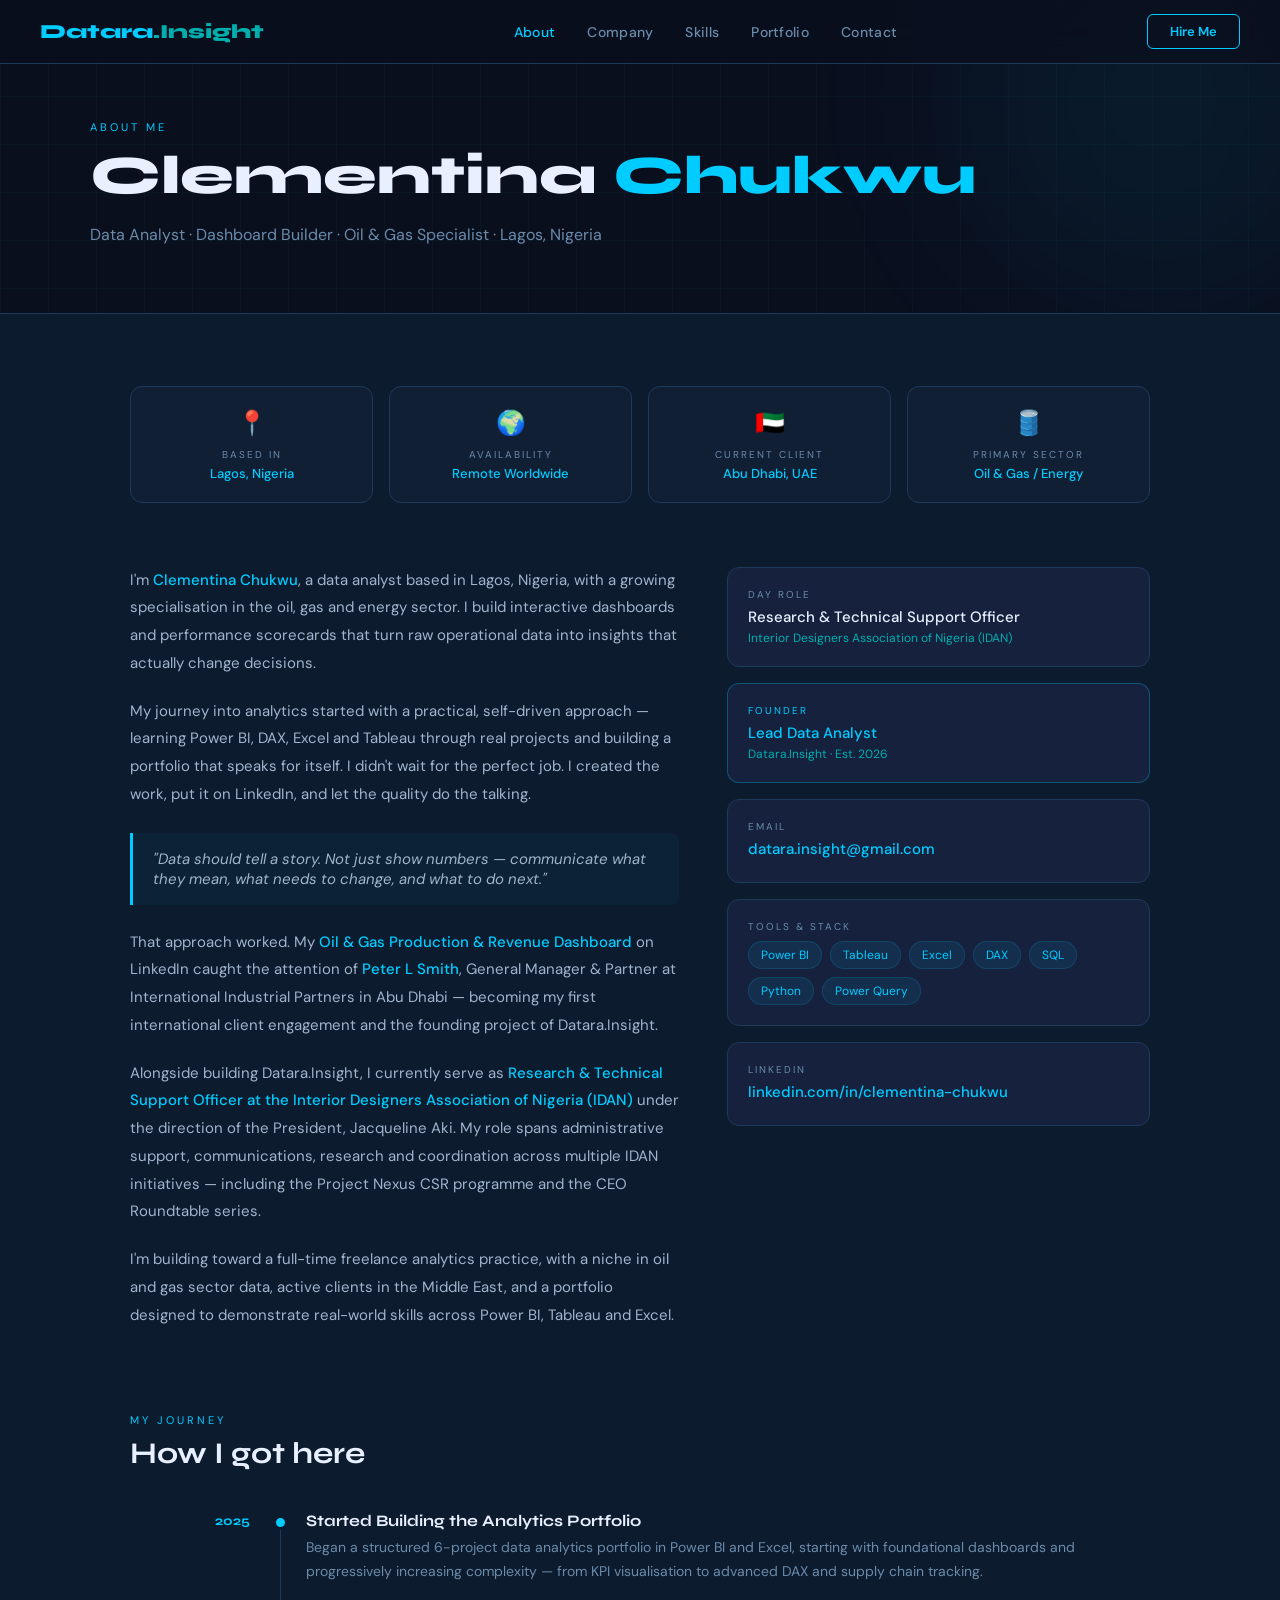
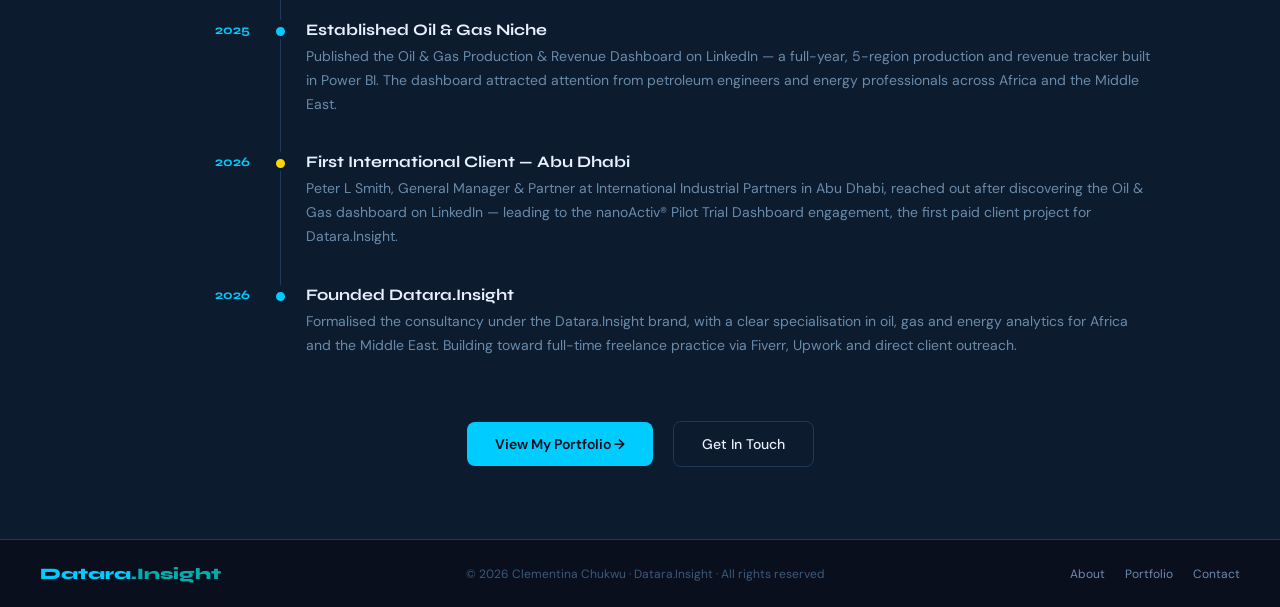
==== about.html @ c96e83ec "Initial upload" ====
<!DOCTYPE html>
<html lang="en">
<head>
<meta charset="UTF-8">
<meta name="viewport" content="width=device-width, initial-scale=1.0">
<title>About Me — Clementina Chukwu · Datara.Insight</title>
<link rel="preconnect" href="https://fonts.googleapis.com">
<link rel="preconnect" href="https://fonts.gstatic.com" crossorigin>
<link href="https://fonts.googleapis.com/css2?family=Syne:wght@400;600;700;800&family=DM+Sans:ital,wght@0,300;0,400;0,500;0,600;1,400&display=swap" rel="stylesheet">
<link rel="stylesheet" href="shared.css">
<style>
.about-grid {
  display: grid;
  grid-template-columns: 1.3fr 1fr;
  gap: 48px;
  align-items: start;
  margin-bottom: 64px;
}

.about-body p {
  font-size: 15px;
  color: #A0B4CC;
  line-height: 1.85;
  margin-bottom: 20px;
}

.about-body p span.highlight { color: var(--cyan); font-weight: 500; }

.blockquote {
  border-left: 3px solid var(--cyan);
  padding: 16px 20px;
  background: rgba(0,204,255,0.04);
  border-radius: 0 8px 8px 0;
  font-size: 15px;
  font-style: italic;
  color: #A0B4CC;
  margin: 24px 0;
}

.about-cards {
  display: flex;
  flex-direction: column;
  gap: 16px;
}

.info-card {
  background: var(--card);
  border: 1px solid var(--border);
  border-radius: 12px;
  padding: 20px;
}

.info-card-label {
  font-size: 10px;
  text-transform: uppercase;
  letter-spacing: 2px;
  color: var(--muted);
  margin-bottom: 6px;
}

.info-card-value {
  font-size: 15px;
  font-weight: 500;
  color: var(--text);
  margin-bottom: 3px;
}

.info-card-sub {
  font-size: 12px;
  color: var(--teal);
}

.info-card.accent { border-color: rgba(0,204,255,0.3); }
.info-card.accent .info-card-value { color: var(--cyan); }

.tool-badges { display: flex; flex-wrap: wrap; gap: 8px; margin-top: 8px; }
.tool-badge {
  font-size: 12px;
  padding: 5px 12px;
  background: rgba(0,204,255,0.08);
  color: var(--cyan);
  border: 1px solid rgba(0,204,255,0.15);
  border-radius: 20px;
}

/* Highlights grid */
.highlights-grid {
  display: grid;
  grid-template-columns: repeat(4, 1fr);
  gap: 16px;
  margin-bottom: 64px;
}

.hl-box {
  background: var(--card2);
  border: 1px solid var(--border);
  border-radius: 12px;
  padding: 20px;
  text-align: center;
}
.hl-icon { font-size: 24px; margin-bottom: 10px; }
.hl-label { font-size: 10px; text-transform: uppercase; letter-spacing: 2px; color: var(--muted); margin-bottom: 4px; }
.hl-value { font-size: 13px; font-weight: 500; color: var(--cyan); }

/* Journey timeline */
.timeline { display: flex; flex-direction: column; gap: 0; margin-bottom: 64px; }

.timeline-item {
  display: grid;
  grid-template-columns: 120px 1fr;
  gap: 24px;
  position: relative;
  padding-bottom: 36px;
}

.timeline-item:last-child { padding-bottom: 0; }

.timeline-item::before {
  content: '';
  position: absolute;
  left: 150px;
  top: 10px;
  bottom: 0;
  width: 1px;
  background: var(--border);
}

.timeline-item:last-child::before { display: none; }

.timeline-dot {
  position: absolute;
  left: 143px;
  top: 4px;
  width: 15px;
  height: 15px;
  border-radius: 50%;
  background: var(--cyan);
  border: 3px solid var(--bg);
  z-index: 1;
}

.timeline-year {
  font-family: var(--font-head);
  font-weight: 700;
  font-size: 13px;
  color: var(--cyan);
  padding-top: 2px;
  text-align: right;
}

.timeline-content { padding-left: 32px; }
.timeline-title { font-family: var(--font-head); font-size: 16px; font-weight: 700; margin-bottom: 6px; }
.timeline-desc { font-size: 14px; color: var(--muted); line-height: 1.7; }

@media (max-width: 768px) {
  .about-grid { grid-template-columns: 1fr; }
  .highlights-grid { grid-template-columns: repeat(2, 1fr); }
  .timeline-item { grid-template-columns: 80px 1fr; }
  .timeline-item::before { left: 106px; }
  .timeline-dot { left: 99px; }
  .timeline-content { padding-left: 24px; }
}
</style>
</head>
<body>

<nav>
  <a href="index.html" class="nav-logo"><span class="c">Datara</span><span class="t">.Insight</span></a>
  <ul class="nav-links">
    <li><a href="about.html" class="active">About</a></li>
    <li><a href="company.html">Company</a></li>
    <li><a href="skills.html">Skills</a></li>
    <li><a href="portfolio.html">Portfolio</a></li>
    <li><a href="contact.html">Contact</a></li>
  </ul>
  <a href="contact.html" class="btn-hire">Hire Me</a>
</nav>

<header class="page-header">
  <div class="page-header-bg"></div>
  <div class="page-header-orb" style="width:400px;height:400px;background:rgba(0,204,255,0.06);top:-100px;right:-80px;filter:blur(80px);"></div>
  <div class="page-header-content">
    <p class="page-eyebrow">About Me</p>
    <h1 class="page-title">Clementina <span class="cyan">Chukwu</span></h1>
    <p class="page-subtitle">Data Analyst · Dashboard Builder · Oil &amp; Gas Specialist · Lagos, Nigeria</p>
  </div>
</header>

<main class="page-body">

  <!-- Quick Stats -->
  <div class="highlights-grid reveal">
    <div class="hl-box">
      <div class="hl-icon">📍</div>
      <div class="hl-label">Based In</div>
      <div class="hl-value">Lagos, Nigeria</div>
    </div>
    <div class="hl-box">
      <div class="hl-icon">🌍</div>
      <div class="hl-label">Availability</div>
      <div class="hl-value">Remote Worldwide</div>
    </div>
    <div class="hl-box">
      <div class="hl-icon">🇦🇪</div>
      <div class="hl-label">Current Client</div>
      <div class="hl-value">Abu Dhabi, UAE</div>
    </div>
    <div class="hl-box">
      <div class="hl-icon">🛢️</div>
      <div class="hl-label">Primary Sector</div>
      <div class="hl-value">Oil &amp; Gas / Energy</div>
    </div>
  </div>

  <!-- Main About -->
  <div class="about-grid">
    <div class="about-body">
      <p>I'm <span class="highlight">Clementina Chukwu</span>, a data analyst based in Lagos, Nigeria, with a growing specialisation in the oil, gas and energy sector. I build interactive dashboards and performance scorecards that turn raw operational data into insights that actually change decisions.</p>

      <p>My journey into analytics started with a practical, self-driven approach — learning Power BI, DAX, Excel and Tableau through real projects and building a portfolio that speaks for itself. I didn't wait for the perfect job. I created the work, put it on LinkedIn, and let the quality do the talking.</p>

      <div class="blockquote">"Data should tell a story. Not just show numbers — communicate what they mean, what needs to change, and what to do next."</div>

      <p>That approach worked. My <span class="highlight">Oil &amp; Gas Production &amp; Revenue Dashboard</span> on LinkedIn caught the attention of <span class="highlight">Peter L Smith</span>, General Manager &amp; Partner at International Industrial Partners in Abu Dhabi — becoming my first international client engagement and the founding project of Datara.Insight.</p>

      <p>Alongside building Datara.Insight, I currently serve as <span class="highlight">Research &amp; Technical Support Officer at the Interior Designers Association of Nigeria (IDAN)</span> under the direction of the President, Jacqueline Aki. My role spans administrative support, communications, research and coordination across multiple IDAN initiatives — including the Project Nexus CSR programme and the CEO Roundtable series.</p>

      <p>I'm building toward a full-time freelance analytics practice, with a niche in oil and gas sector data, active clients in the Middle East, and a portfolio designed to demonstrate real-world skills across Power BI, Tableau and Excel.</p>
    </div>

    <div class="about-cards">
      <div class="info-card">
        <div class="info-card-label">Day Role</div>
        <div class="info-card-value">Research &amp; Technical Support Officer</div>
        <div class="info-card-sub">Interior Designers Association of Nigeria (IDAN)</div>
      </div>
      <div class="info-card accent">
        <div class="info-card-label" style="color:var(--cyan)">Founder</div>
        <div class="info-card-value">Lead Data Analyst</div>
        <div class="info-card-sub">Datara.Insight · Est. 2026</div>
      </div>
      <div class="info-card">
        <div class="info-card-label">Email</div>
        <div class="info-card-value"><a href="mailto:datara.insight@gmail.com" style="color:var(--cyan);text-decoration:none;">datara.insight@gmail.com</a></div>
      </div>
      <div class="info-card">
        <div class="info-card-label">Tools &amp; Stack</div>
        <div class="tool-badges">
          <span class="tool-badge">Power BI</span>
          <span class="tool-badge">Tableau</span>
          <span class="tool-badge">Excel</span>
          <span class="tool-badge">DAX</span>
          <span class="tool-badge">SQL</span>
          <span class="tool-badge">Python</span>
          <span class="tool-badge">Power Query</span>
        </div>
      </div>
      <div class="info-card">
        <div class="info-card-label">LinkedIn</div>
        <div class="info-card-value"><a href="https://linkedin.com/in/clementina-chukwu" target="_blank" style="color:var(--cyan);text-decoration:none;">linkedin.com/in/clementina-chukwu</a></div>
      </div>
    </div>
  </div>

  <!-- Journey Timeline -->
  <div style="margin-bottom:40px">
    <p class="section-eyebrow reveal">My Journey</p>
    <h2 class="section-heading reveal">How I got here</h2>
  </div>

  <div class="timeline">
    <div class="timeline-item reveal">
      <div class="timeline-year">2025</div>
      <div class="timeline-dot"></div>
      <div class="timeline-content">
        <div class="timeline-title">Started Building the Analytics Portfolio</div>
        <div class="timeline-desc">Began a structured 6-project data analytics portfolio in Power BI and Excel, starting with foundational dashboards and progressively increasing complexity — from KPI visualisation to advanced DAX and supply chain tracking.</div>
      </div>
    </div>
    <div class="timeline-item reveal">
      <div class="timeline-year">2025</div>
      <div class="timeline-dot"></div>
      <div class="timeline-content">
        <div class="timeline-title">Established Oil &amp; Gas Niche</div>
        <div class="timeline-desc">Published the Oil &amp; Gas Production &amp; Revenue Dashboard on LinkedIn — a full-year, 5-region production and revenue tracker built in Power BI. The dashboard attracted attention from petroleum engineers and energy professionals across Africa and the Middle East.</div>
      </div>
    </div>
    <div class="timeline-item reveal">
      <div class="timeline-year">2026</div>
      <div class="timeline-dot" style="background:var(--gold)"></div>
      <div class="timeline-content">
        <div class="timeline-title">First International Client — Abu Dhabi</div>
        <div class="timeline-desc">Peter L Smith, General Manager &amp; Partner at International Industrial Partners in Abu Dhabi, reached out after discovering the Oil &amp; Gas dashboard on LinkedIn — leading to the nanoActiv® Pilot Trial Dashboard engagement, the first paid client project for Datara.Insight.</div>
      </div>
    </div>
    <div class="timeline-item reveal">
      <div class="timeline-year">2026</div>
      <div class="timeline-dot" style="background:var(--cyan)"></div>
      <div class="timeline-content">
        <div class="timeline-title">Founded Datara.Insight</div>
        <div class="timeline-desc">Formalised the consultancy under the Datara.Insight brand, with a clear specialisation in oil, gas and energy analytics for Africa and the Middle East. Building toward full-time freelance practice via Fiverr, Upwork and direct client outreach.</div>
      </div>
    </div>
  </div>

  <div style="text-align:center;margin-top:48px" class="reveal">
    <a href="portfolio.html" class="btn-primary" style="margin-right:16px">View My Portfolio →</a>
    <a href="contact.html" class="btn-secondary">Get In Touch</a>
  </div>

</main>

<footer>
  <a href="index.html" class="foot-logo"><span class="c">Datara</span><span class="t">.Insight</span></a>
  <p class="foot-copy">© 2026 Clementina Chukwu · Datara.Insight · All rights reserved</p>
  <div class="foot-links">
    <a href="about.html">About</a>
    <a href="portfolio.html">Portfolio</a>
    <a href="contact.html">Contact</a>
  </div>
</footer>

<script>
  const observer = new IntersectionObserver((entries) => {
    entries.forEach(e => { if(e.isIntersecting) e.target.classList.add('visible'); });
  }, { threshold: 0.1 });
  document.querySelectorAll('.reveal').forEach(el => observer.observe(el));
</script>
</body>
</html>
---- shared.css ----
/* shared.css — Common styles for all Datara.Insight pages */
*, *::before, *::after { box-sizing: border-box; margin: 0; padding: 0; }

:root {
  --bg: #0D1B2E;
  --bg2: #0A0F1E;
  --card: #16213E;
  --card2: #111F35;
  --cyan: #00CCFF;
  --teal: #00AEAE;
  --gold: #FFD700;
  --red: #FF4D6D;
  --green: #00E676;
  --text: #E8F0FF;
  --muted: #6A8BAA;
  --border: #1E3A5A;
  --font-head: 'Syne', sans-serif;
  --font-body: 'DM Sans', sans-serif;
}

html { scroll-behavior: smooth; }

body {
  background: var(--bg);
  color: var(--text);
  font-family: var(--font-body);
  min-height: 100vh;
  overflow-x: hidden;
}

/* NAV */
nav {
  position: fixed;
  top: 0; left: 0; right: 0;
  z-index: 100;
  background: rgba(10,15,30,0.88);
  backdrop-filter: blur(16px);
  border-bottom: 1px solid var(--border);
  padding: 0 40px;
  height: 64px;
  display: flex;
  align-items: center;
  justify-content: space-between;
}

.nav-logo {
  font-family: var(--font-head);
  font-weight: 800;
  font-size: 20px;
  text-decoration: none;
}
.nav-logo .c { color: var(--cyan); }
.nav-logo .t { color: var(--teal); }

.nav-links {
  display: flex;
  gap: 32px;
  list-style: none;
}

.nav-links a {
  text-decoration: none;
  color: var(--muted);
  font-size: 14px;
  font-weight: 500;
  transition: color 0.2s;
  letter-spacing: 0.3px;
}
.nav-links a:hover, .nav-links a.active { color: var(--cyan); }

.btn-hire {
  border: 1.5px solid var(--cyan);
  color: var(--cyan);
  padding: 8px 22px;
  border-radius: 6px;
  font-size: 13px;
  font-weight: 600;
  text-decoration: none;
  transition: background 0.2s, color 0.2s;
  font-family: var(--font-body);
}
.btn-hire:hover { background: var(--cyan); color: var(--bg2); }

/* PAGE HEADER */
.page-header {
  background: var(--bg2);
  padding: 120px 40px 64px;
  position: relative;
  overflow: hidden;
  border-bottom: 1px solid var(--border);
}

.page-header-bg {
  position: absolute;
  inset: 0;
  background-image:
    linear-gradient(rgba(0,204,255,0.03) 1px, transparent 1px),
    linear-gradient(90deg, rgba(0,204,255,0.03) 1px, transparent 1px);
  background-size: 48px 48px;
}

.page-header-orb {
  position: absolute;
  border-radius: 50%;
  filter: blur(80px);
  pointer-events: none;
}

.page-header-content {
  position: relative;
  max-width: 1100px;
  margin: 0 auto;
}

.page-eyebrow {
  font-size: 11px;
  letter-spacing: 3px;
  color: var(--cyan);
  text-transform: uppercase;
  margin-bottom: 12px;
}

.page-title {
  font-family: var(--font-head);
  font-weight: 800;
  font-size: clamp(36px, 5vw, 54px);
  line-height: 1.1;
  margin-bottom: 16px;
}
.page-title .cyan { color: var(--cyan); }

.page-subtitle {
  font-size: 16px;
  color: var(--muted);
  max-width: 560px;
  line-height: 1.7;
}

/* MAIN CONTENT */
.page-body {
  max-width: 1100px;
  margin: 0 auto;
  padding: 72px 40px;
}

/* SECTION LABELS */
.section-eyebrow {
  font-size: 11px;
  letter-spacing: 3px;
  color: var(--cyan);
  text-transform: uppercase;
  margin-bottom: 8px;
}

.section-heading {
  font-family: var(--font-head);
  font-weight: 700;
  font-size: 30px;
  margin-bottom: 32px;
}

/* BUTTONS */
.btn-primary {
  background: var(--cyan);
  color: var(--bg2);
  padding: 13px 28px;
  border-radius: 8px;
  font-size: 14px;
  font-weight: 600;
  text-decoration: none;
  display: inline-block;
  transition: opacity 0.2s, transform 0.2s;
  font-family: var(--font-body);
}
.btn-primary:hover { opacity: 0.9; transform: translateY(-1px); }

.btn-secondary {
  border: 1.5px solid var(--border);
  color: var(--text);
  padding: 13px 28px;
  border-radius: 8px;
  font-size: 14px;
  font-weight: 500;
  text-decoration: none;
  display: inline-block;
  transition: border-color 0.2s;
}
.btn-secondary:hover { border-color: var(--cyan); }

/* CARDS */
.card {
  background: var(--card);
  border: 1px solid var(--border);
  border-radius: 14px;
  padding: 28px;
}

/* PULSE */
.pulse {
  width: 8px; height: 8px;
  border-radius: 50%;
  background: var(--cyan);
  animation: pulseAnim 1.5s infinite;
  flex-shrink: 0;
  display: inline-block;
}

@keyframes pulseAnim {
  0%,100% { opacity:1; transform:scale(1); }
  50% { opacity:0.3; transform:scale(0.65); }
}

/* REVEAL */
.reveal {
  opacity: 0;
  transform: translateY(28px);
  transition: opacity 0.7s ease, transform 0.7s ease;
}
.reveal.visible { opacity: 1; transform: translateY(0); }

/* FOOTER */
footer {
  background: var(--bg2);
  border-top: 1px solid var(--border);
  padding: 24px 40px;
  display: flex;
  align-items: center;
  justify-content: space-between;
}

.foot-logo { font-family: var(--font-head); font-weight: 800; font-size: 16px; text-decoration: none; }
.foot-logo .c { color: var(--cyan); } .foot-logo .t { color: var(--teal); }
.foot-copy { font-size: 12px; color: #3A5A7A; }
.foot-links { display: flex; gap: 20px; }
.foot-links a { font-size: 12px; color: var(--muted); text-decoration: none; transition: color 0.2s; }
.foot-links a:hover { color: var(--cyan); }

/* RESPONSIVE */
@media (max-width: 768px) {
  nav { padding: 0 20px; }
  .nav-links { display: none; }
  .page-header { padding: 100px 20px 48px; }
  .page-body { padding: 48px 20px; }
  footer { flex-direction: column; gap: 12px; text-align: center; }
}
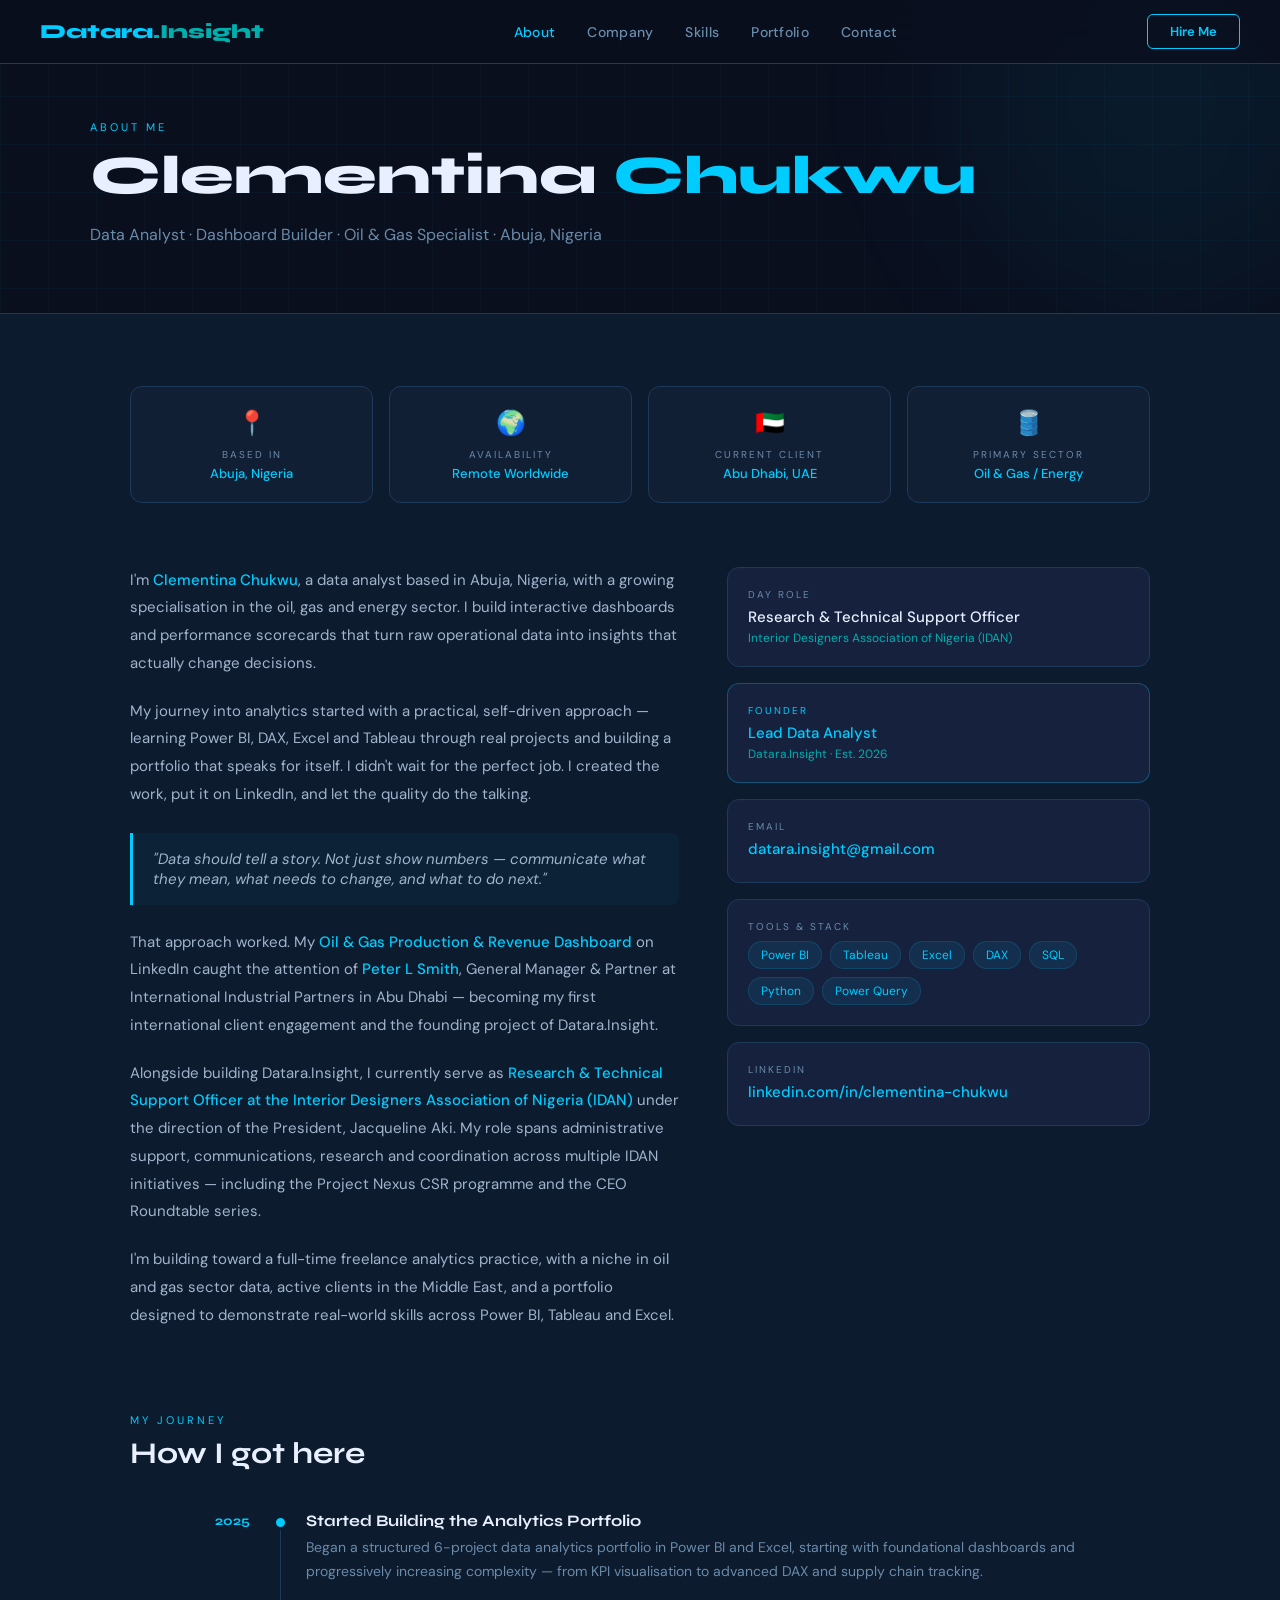
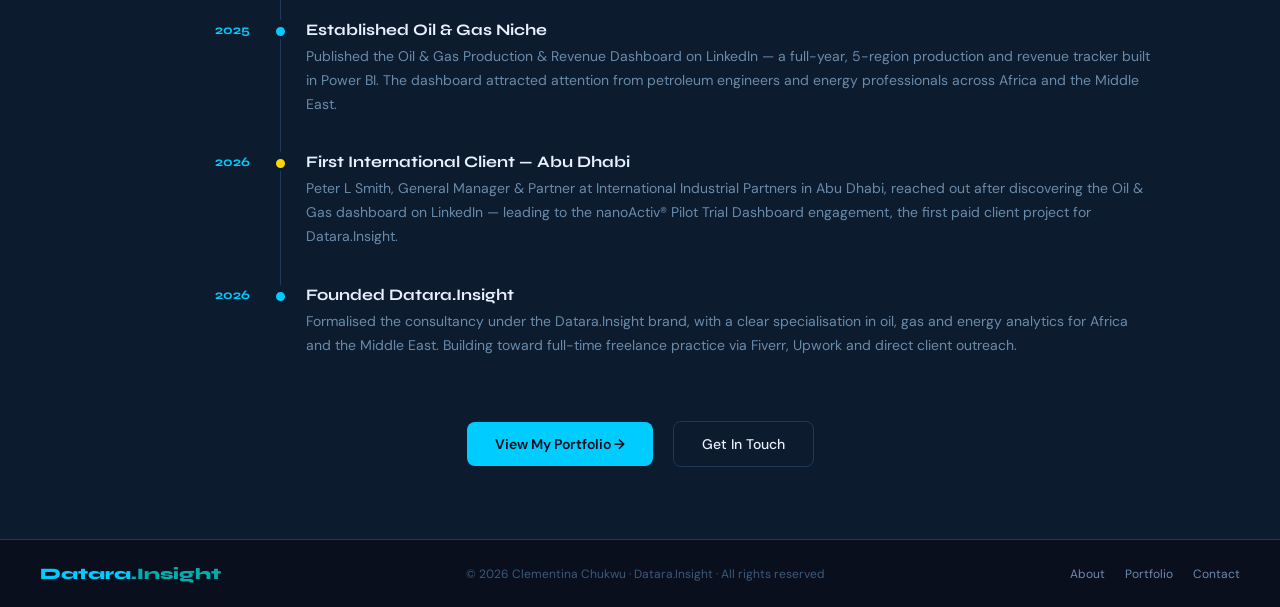
==== commit 9b36ce49: "Update about.html" ====
--- a/about.html
+++ b/about.html
@@ -182,7 +182,7 @@
   <div class="page-header-content">
     <p class="page-eyebrow">About Me</p>
     <h1 class="page-title">Clementina <span class="cyan">Chukwu</span></h1>
-    <p class="page-subtitle">Data Analyst · Dashboard Builder · Oil &amp; Gas Specialist · Lagos, Nigeria</p>
+    <p class="page-subtitle">Data Analyst · Dashboard Builder · Oil &amp; Gas Specialist · Abuja, Nigeria</p>
   </div>
 </header>
 
@@ -193,7 +193,7 @@
     <div class="hl-box">
       <div class="hl-icon">📍</div>
       <div class="hl-label">Based In</div>
-      <div class="hl-value">Lagos, Nigeria</div>
+      <div class="hl-value">Abuja, Nigeria</div>
     </div>
     <div class="hl-box">
       <div class="hl-icon">🌍</div>
@@ -215,7 +215,7 @@
   <!-- Main About -->
   <div class="about-grid">
     <div class="about-body">
-      <p>I'm <span class="highlight">Clementina Chukwu</span>, a data analyst based in Lagos, Nigeria, with a growing specialisation in the oil, gas and energy sector. I build interactive dashboards and performance scorecards that turn raw operational data into insights that actually change decisions.</p>
+      <p>I'm <span class="highlight">Clementina Chukwu</span>, a data analyst based in Abuja, Nigeria, with a growing specialisation in the oil, gas and energy sector. I build interactive dashboards and performance scorecards that turn raw operational data into insights that actually change decisions.</p>
 
       <p>My journey into analytics started with a practical, self-driven approach — learning Power BI, DAX, Excel and Tableau through real projects and building a portfolio that speaks for itself. I didn't wait for the perfect job. I created the work, put it on LinkedIn, and let the quality do the talking.</p>
 
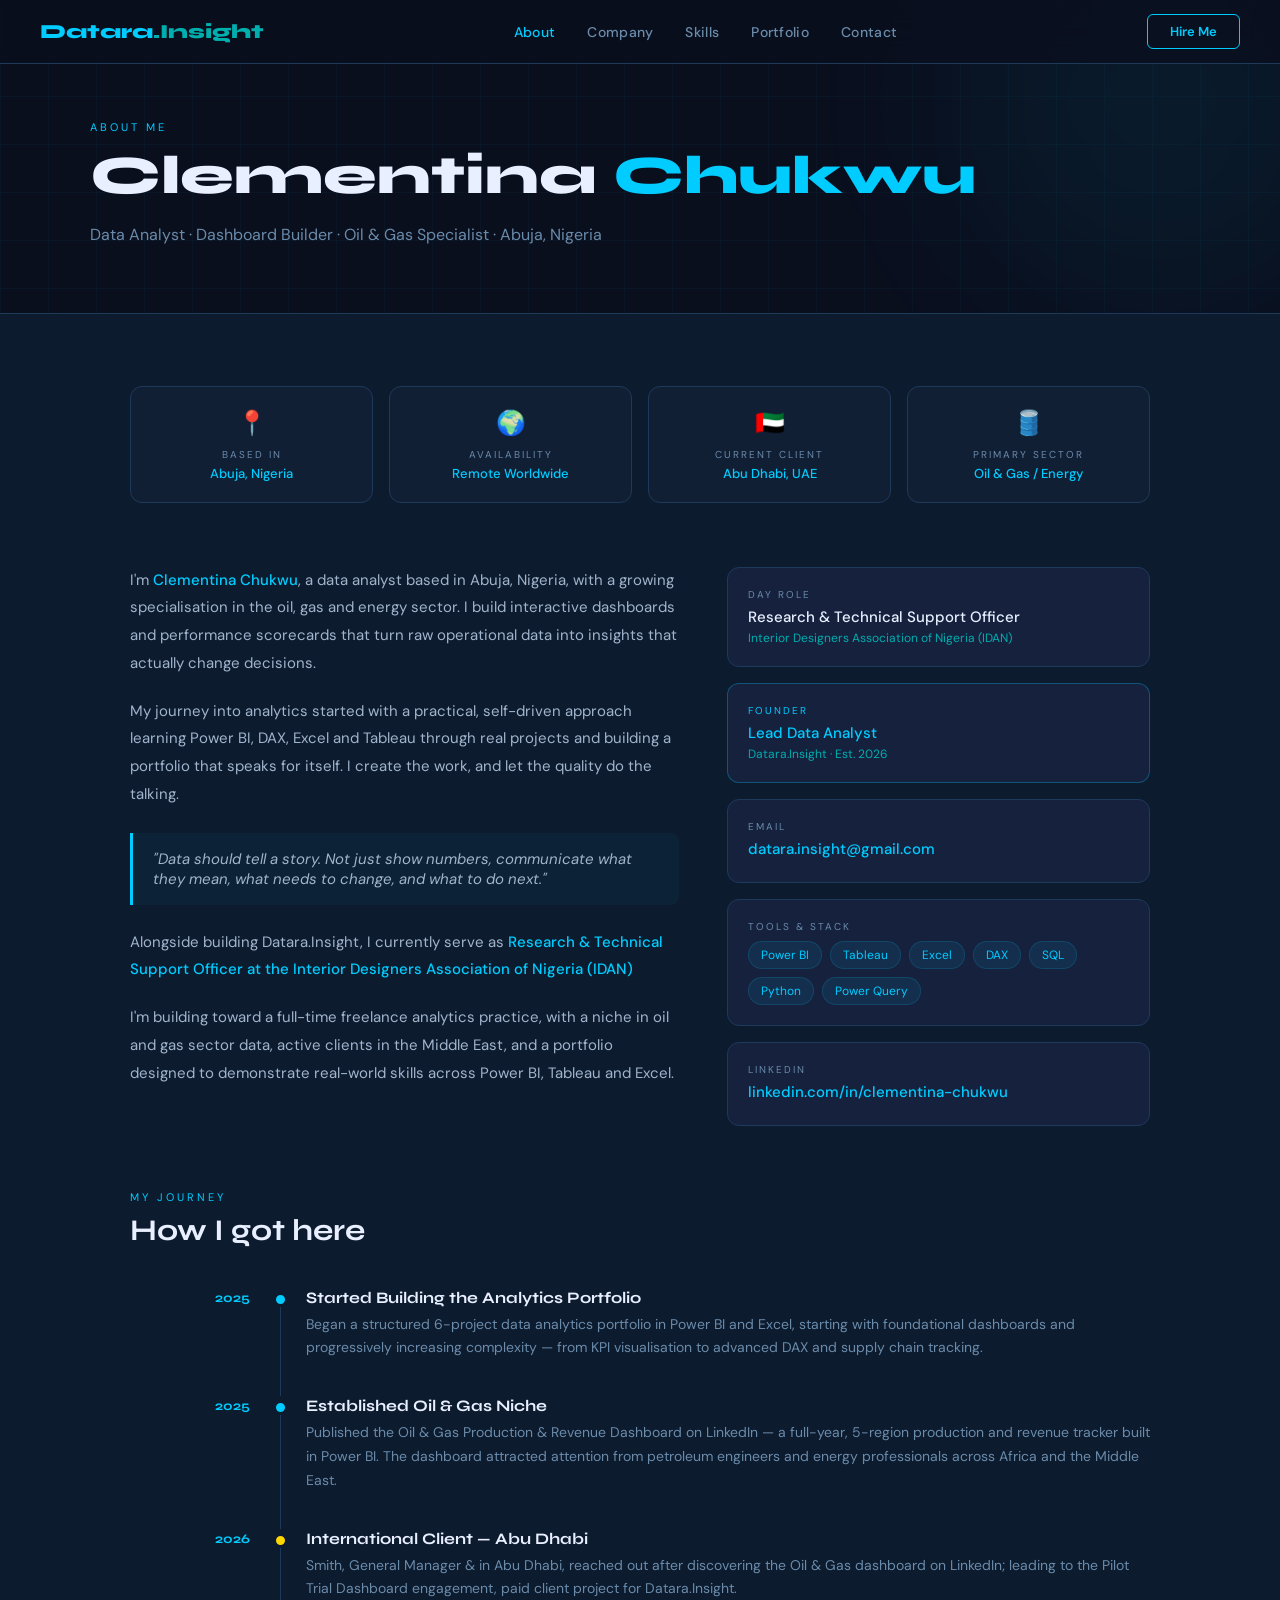
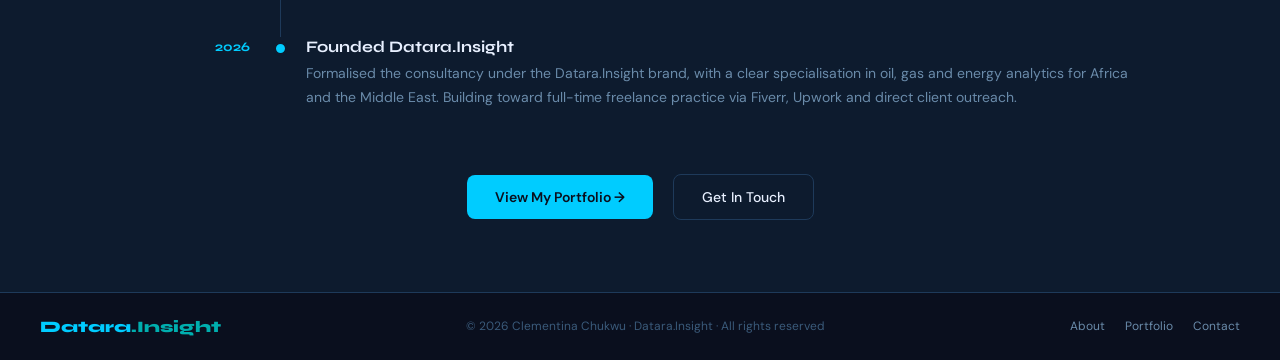
==== commit 310bbc8f: "Update about.html" ====
--- a/about.html
+++ b/about.html
@@ -217,13 +217,11 @@
     <div class="about-body">
       <p>I'm <span class="highlight">Clementina Chukwu</span>, a data analyst based in Abuja, Nigeria, with a growing specialisation in the oil, gas and energy sector. I build interactive dashboards and performance scorecards that turn raw operational data into insights that actually change decisions.</p>
 
-      <p>My journey into analytics started with a practical, self-driven approach — learning Power BI, DAX, Excel and Tableau through real projects and building a portfolio that speaks for itself. I didn't wait for the perfect job. I created the work, put it on LinkedIn, and let the quality do the talking.</p>
-
-      <div class="blockquote">"Data should tell a story. Not just show numbers — communicate what they mean, what needs to change, and what to do next."</div>
-
-      <p>That approach worked. My <span class="highlight">Oil &amp; Gas Production &amp; Revenue Dashboard</span> on LinkedIn caught the attention of <span class="highlight">Peter L Smith</span>, General Manager &amp; Partner at International Industrial Partners in Abu Dhabi — becoming my first international client engagement and the founding project of Datara.Insight.</p>
-
-      <p>Alongside building Datara.Insight, I currently serve as <span class="highlight">Research &amp; Technical Support Officer at the Interior Designers Association of Nigeria (IDAN)</span> under the direction of the President, Jacqueline Aki. My role spans administrative support, communications, research and coordination across multiple IDAN initiatives — including the Project Nexus CSR programme and the CEO Roundtable series.</p>
+      <p>My journey into analytics started with a practical, self-driven approach learning Power BI, DAX, Excel and Tableau through real projects and building a portfolio that speaks for itself. I create the work, and let the quality do the talking.</p>
+
+      <div class="blockquote">"Data should tell a story. Not just show numbers, communicate what they mean, what needs to change, and what to do next."</div>
+
+      <p>Alongside building Datara.Insight, I currently serve as <span class="highlight">Research &amp; Technical Support Officer at the Interior Designers Association of Nigeria (IDAN)</span>
 
       <p>I'm building toward a full-time freelance analytics practice, with a niche in oil and gas sector data, active clients in the Middle East, and a portfolio designed to demonstrate real-world skills across Power BI, Tableau and Excel.</p>
     </div>
@@ -289,8 +287,8 @@
       <div class="timeline-year">2026</div>
       <div class="timeline-dot" style="background:var(--gold)"></div>
       <div class="timeline-content">
-        <div class="timeline-title">First International Client — Abu Dhabi</div>
-        <div class="timeline-desc">Peter L Smith, General Manager &amp; Partner at International Industrial Partners in Abu Dhabi, reached out after discovering the Oil &amp; Gas dashboard on LinkedIn — leading to the nanoActiv® Pilot Trial Dashboard engagement, the first paid client project for Datara.Insight.</div>
+        <div class="timeline-title">International Client — Abu Dhabi</div>
+        <div class="timeline-desc">Smith, General Manager &amp; in Abu Dhabi, reached out after discovering the Oil &amp; Gas dashboard on LinkedIn; leading to the Pilot Trial Dashboard engagement, paid client project for Datara.Insight.</div>
       </div>
     </div>
     <div class="timeline-item reveal">
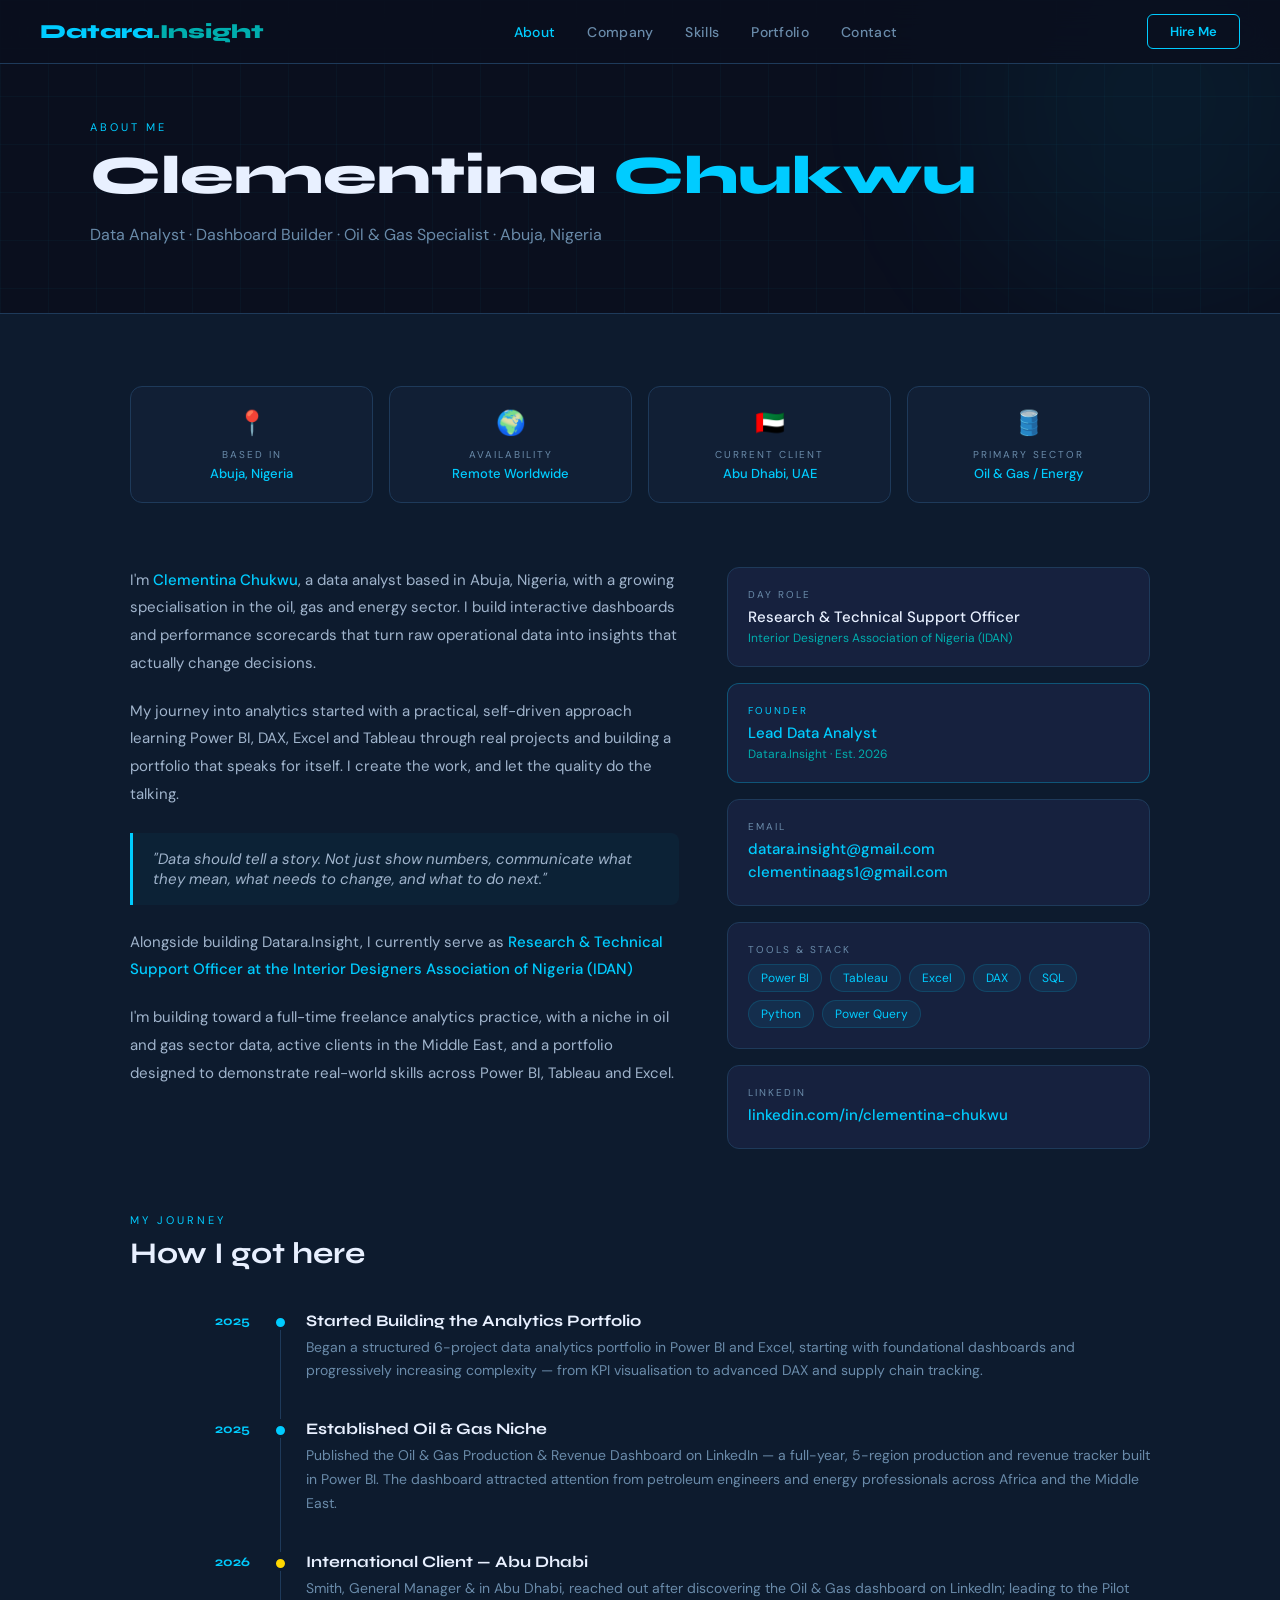
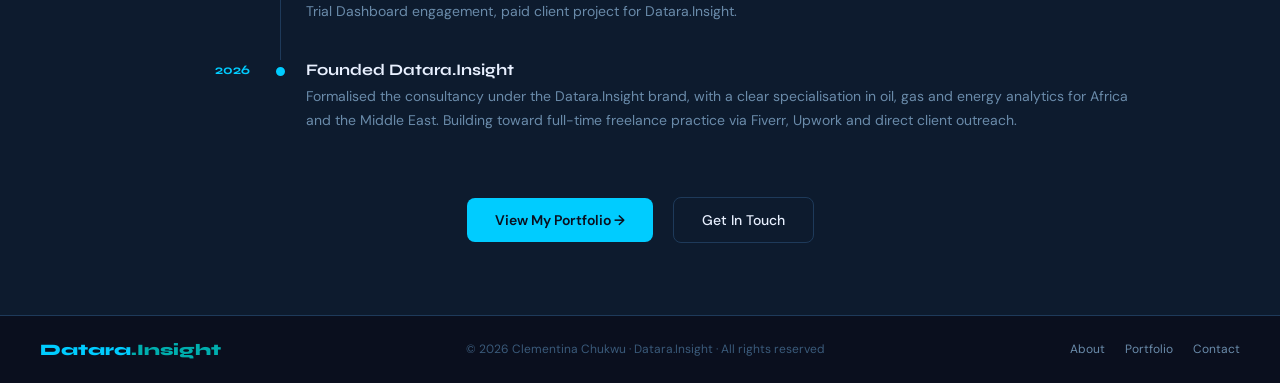
==== commit 611df657: "Update about.html" ====
--- a/about.html
+++ b/about.html
@@ -240,6 +240,7 @@
       <div class="info-card">
         <div class="info-card-label">Email</div>
         <div class="info-card-value"><a href="mailto:datara.insight@gmail.com" style="color:var(--cyan);text-decoration:none;">datara.insight@gmail.com</a></div>
+         <div class="info-card-value"><a href="mailto:clementinaags1@gmail.com" style="color:var(--cyan);text-decoration:none;">clementinaags1@gmail.com</a></div>
       </div>
       <div class="info-card">
         <div class="info-card-label">Tools &amp; Stack</div>
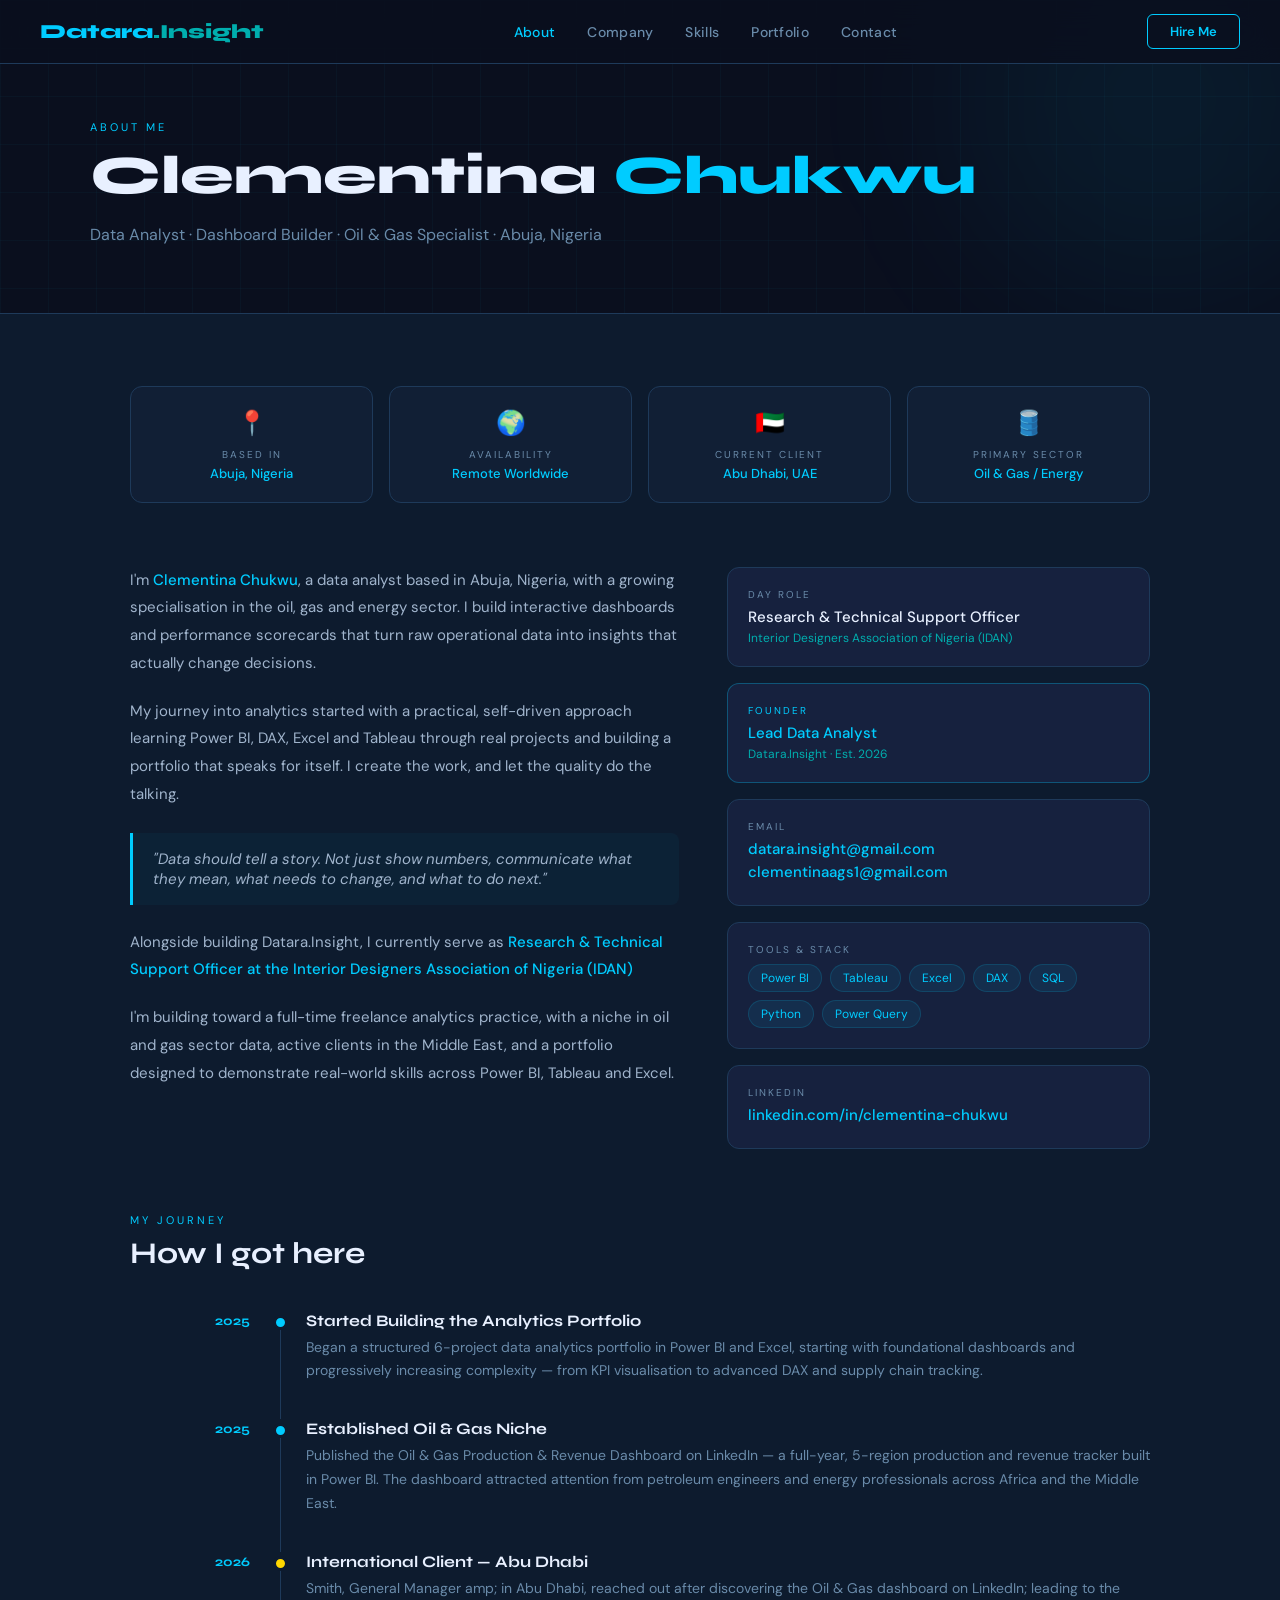
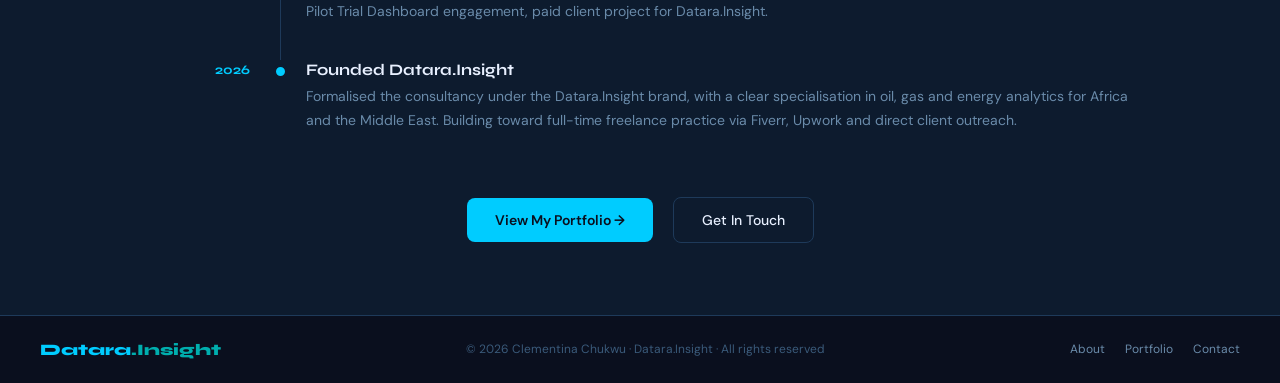
==== commit 5aac1b37: "Update about.html" ====
--- a/about.html
+++ b/about.html
@@ -289,7 +289,7 @@
       <div class="timeline-dot" style="background:var(--gold)"></div>
       <div class="timeline-content">
         <div class="timeline-title">International Client — Abu Dhabi</div>
-        <div class="timeline-desc">Smith, General Manager &amp; in Abu Dhabi, reached out after discovering the Oil &amp; Gas dashboard on LinkedIn; leading to the Pilot Trial Dashboard engagement, paid client project for Datara.Insight.</div>
+        <div class="timeline-desc">Smith, General Manager amp; in Abu Dhabi, reached out after discovering the Oil &amp; Gas dashboard on LinkedIn; leading to the Pilot Trial Dashboard engagement, paid client project for Datara.Insight.</div>
       </div>
     </div>
     <div class="timeline-item reveal">
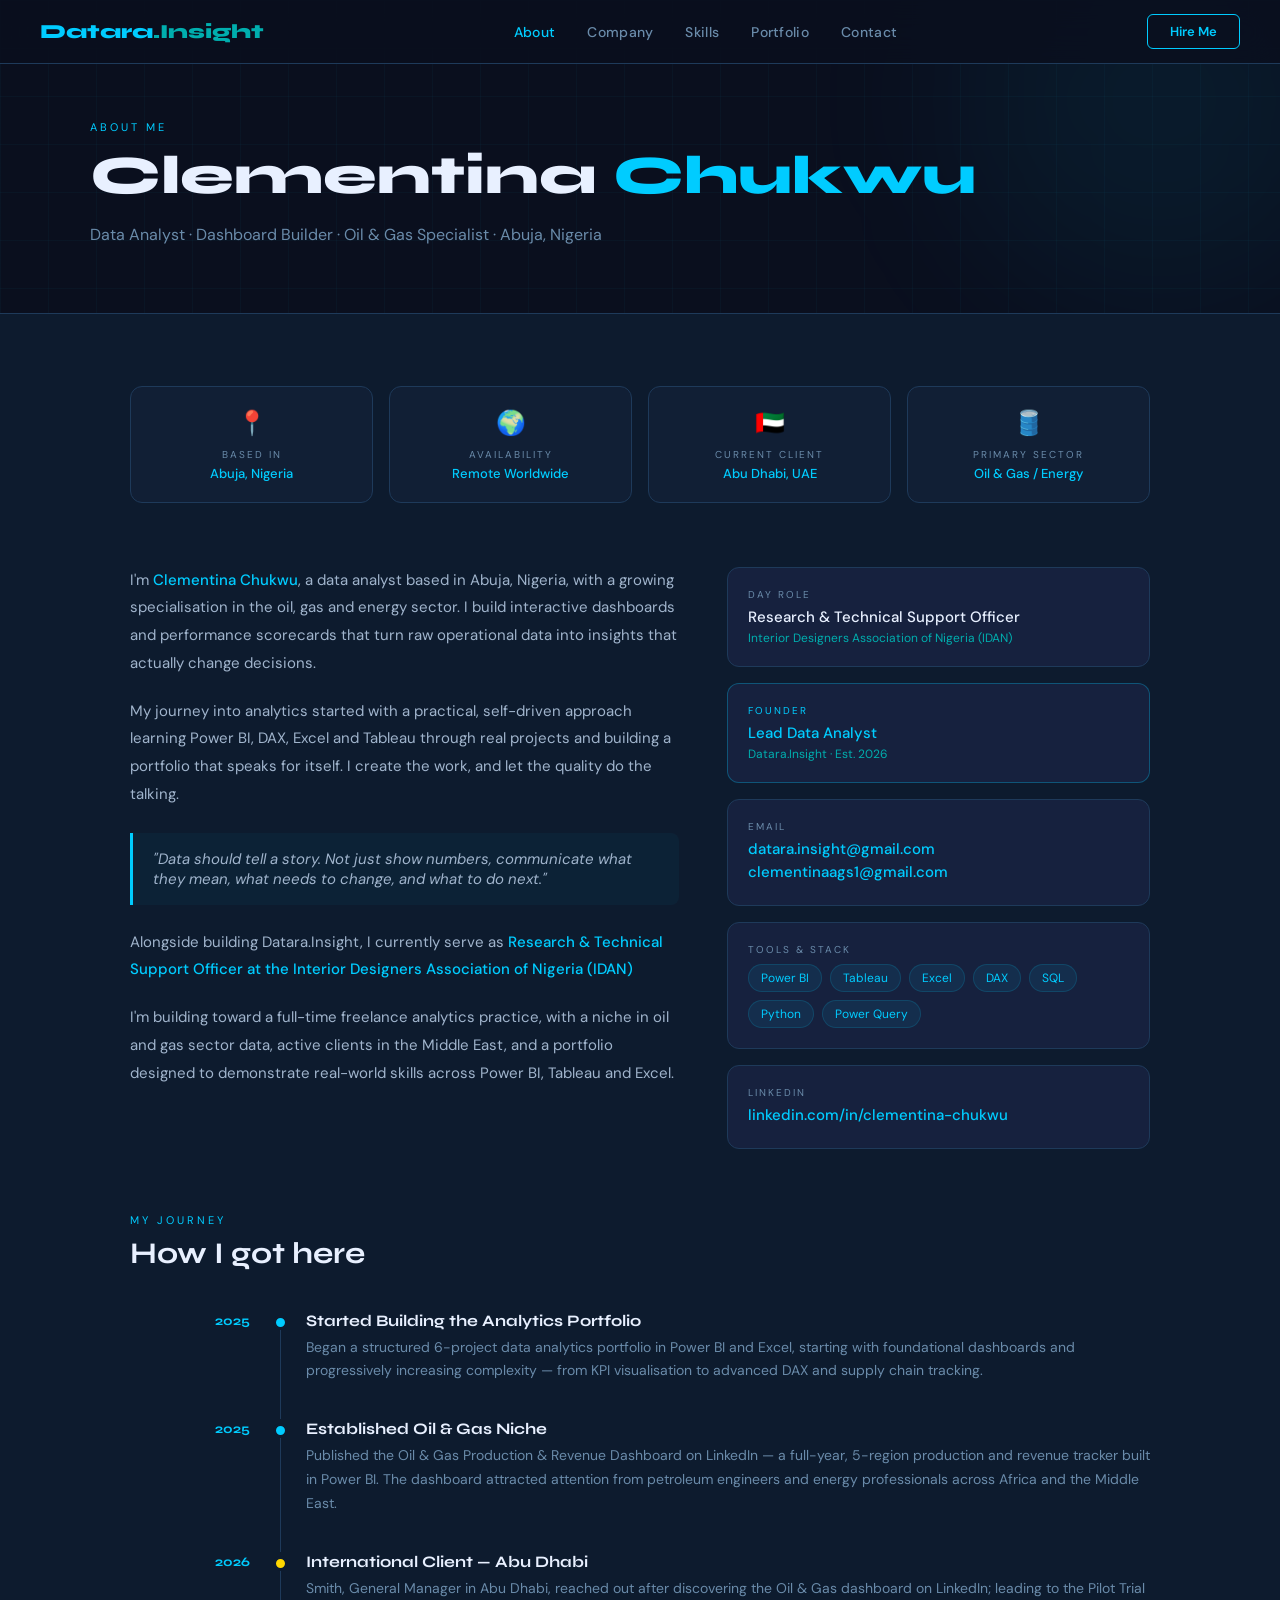
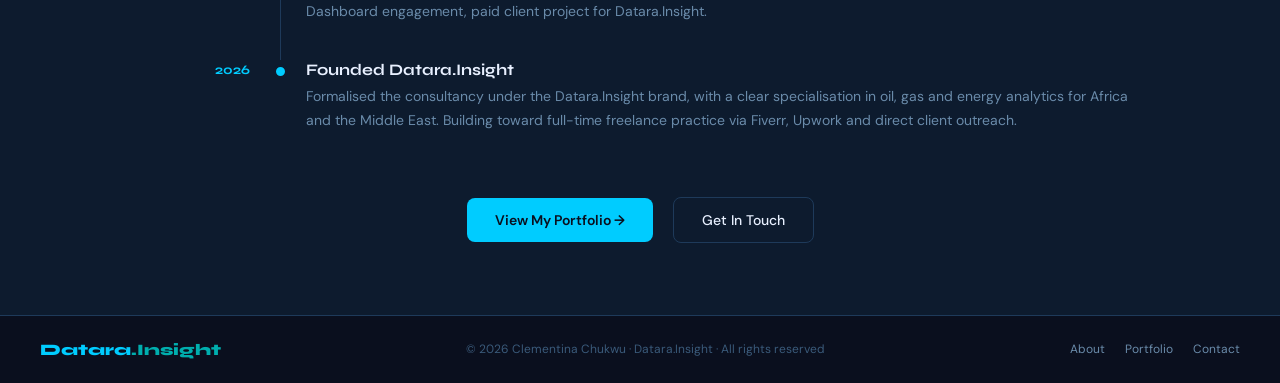
==== commit e17f58f6: "Update about.html" ====
--- a/about.html
+++ b/about.html
@@ -289,7 +289,7 @@
       <div class="timeline-dot" style="background:var(--gold)"></div>
       <div class="timeline-content">
         <div class="timeline-title">International Client — Abu Dhabi</div>
-        <div class="timeline-desc">Smith, General Manager amp; in Abu Dhabi, reached out after discovering the Oil &amp; Gas dashboard on LinkedIn; leading to the Pilot Trial Dashboard engagement, paid client project for Datara.Insight.</div>
+        <div class="timeline-desc">Smith, General Manager in Abu Dhabi, reached out after discovering the Oil &amp; Gas dashboard on LinkedIn; leading to the Pilot Trial Dashboard engagement, paid client project for Datara.Insight.</div>
       </div>
     </div>
     <div class="timeline-item reveal">
